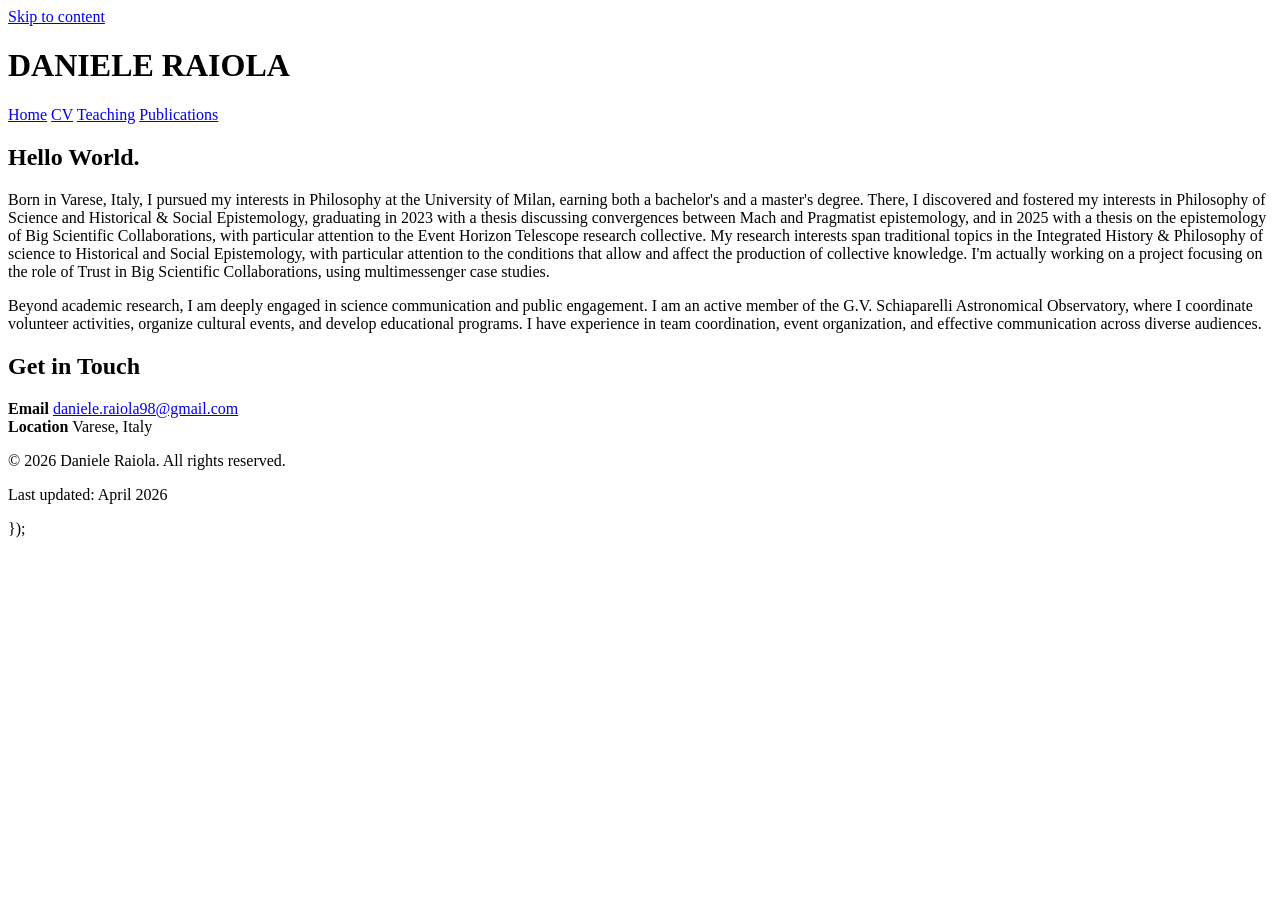
==== index.html @ 218f5c47 "Update" ====
<!DOCTYPE html>
<html lang="en">
<head>
    <meta charset="UTF-8">
    <meta name="viewport" content="width=device-width, initial-scale=1.0">
    <meta name="description" content="Daniele Raiola - Philosophy of Science, Epistemology, Scientific Collaboration">
    <meta name="author" content="Daniele Raiola">
    <title>Daniele Raiola</title>
    <link rel="stylesheet" href="styles/main.css">
</head>
<body>
    <a href="#main-content" class="skip-to-content">Skip to content</a>

    <!-- Navigation Header -->
    <header class="header">
        <div class="container">
            <div class="header-content">
                <div class="title-block">
                    <h1>DANIELE RAIOLA</h1>
                </div>
                <nav class="nav">
                    <a href="index.html" class="nav-link active">Home</a>
                    <a href="cv.html" class="nav-link">CV</a>
                    <a href="teaching.html" class="nav-link">Teaching</a>
                    <a href="publications.html" class="nav-link">Publications</a>
                </nav>
            </div>
        </div>
    </header>

    <main id="main-content">
        <!-- Hero/Intro Section -->
        <section class="section">
            <div class="container">
                <h2>Hello World.</h2>
                
                <p class="section-intro">
                    Born in Varese, Italy, I pursued my interests in Philosophy at the University of Milan, earning both a bachelor's and a master's degree. There, I discovered and fostered my interests in Philosophy of Science and Historical & Social Epistemology, graduating in 2023 with a thesis discussing convergences between Mach and Pragmatist epistemology, and in 2025 with a thesis on the epistemology of Big Scientific Collaborations, with particular attention to the Event Horizon Telescope research collective.
                    My research interests span traditional topics in the Integrated History & Philosophy of science to Historical and Social Epistemology, with particular attention to the conditions that allow and affect the production of collective knowledge.
                    I'm actually working on a project focusing on the role of Trust in Big Scientific Collaborations, using multimessenger case studies.
                </p>

                <p class="section-intro">
                    Beyond academic research, I am deeply engaged in science communication and public engagement. 
                    I am an active member of the G.V. Schiaparelli Astronomical Observatory, where I coordinate volunteer activities, 
                    organize cultural events, and develop educational programs. I have experience in team coordination, 
                    event organization, and effective communication across diverse audiences.
                </p>
            </div>
        </section>

        <!-- Contact Section -->
        <section id="contact" class="section">
            <div class="container">
                <h2>Get in Touch</h2>
                
                <div class="contact-info">
                    <div class="contact-item">
                        <strong>Email</strong>
                        <a href="mailto:daniele.raiola98@gmail.com">daniele.raiola98@gmail.com</a>
                    </div>
                    <div class="contact-item">
                        <strong>Location</strong>
                        Varese, Italy
                    </div>
                </div>
            </div>
        </section>
    </main>

    <!-- Footer -->
    <footer class="footer">
        <div class="container">
            <div class="footer-meta">
                <p class="copyright">© 2026 Daniele Raiola. All rights reserved.</p>
                <p class="last-updated">Last updated: April 2026</p>
            </div>
        </div>
    </footer>

    <!-- Smooth scroll behavior script -->
    <script>
        document.querySelectorAll('a[href^="#"]').forEach(anchor => {
            anchor.addEventListener('click', function (e) {
                e.preventDefault();
                const target = document.querySelector(this.getAttribute('href'));
                if (target) {
                    target.scrollIntoView({
                        behavior: 'smooth',
                        block: 'start'
                    });
                }
            });
        });
    </script>
</body>
</html>
        });
    </script>
</body>
</html>
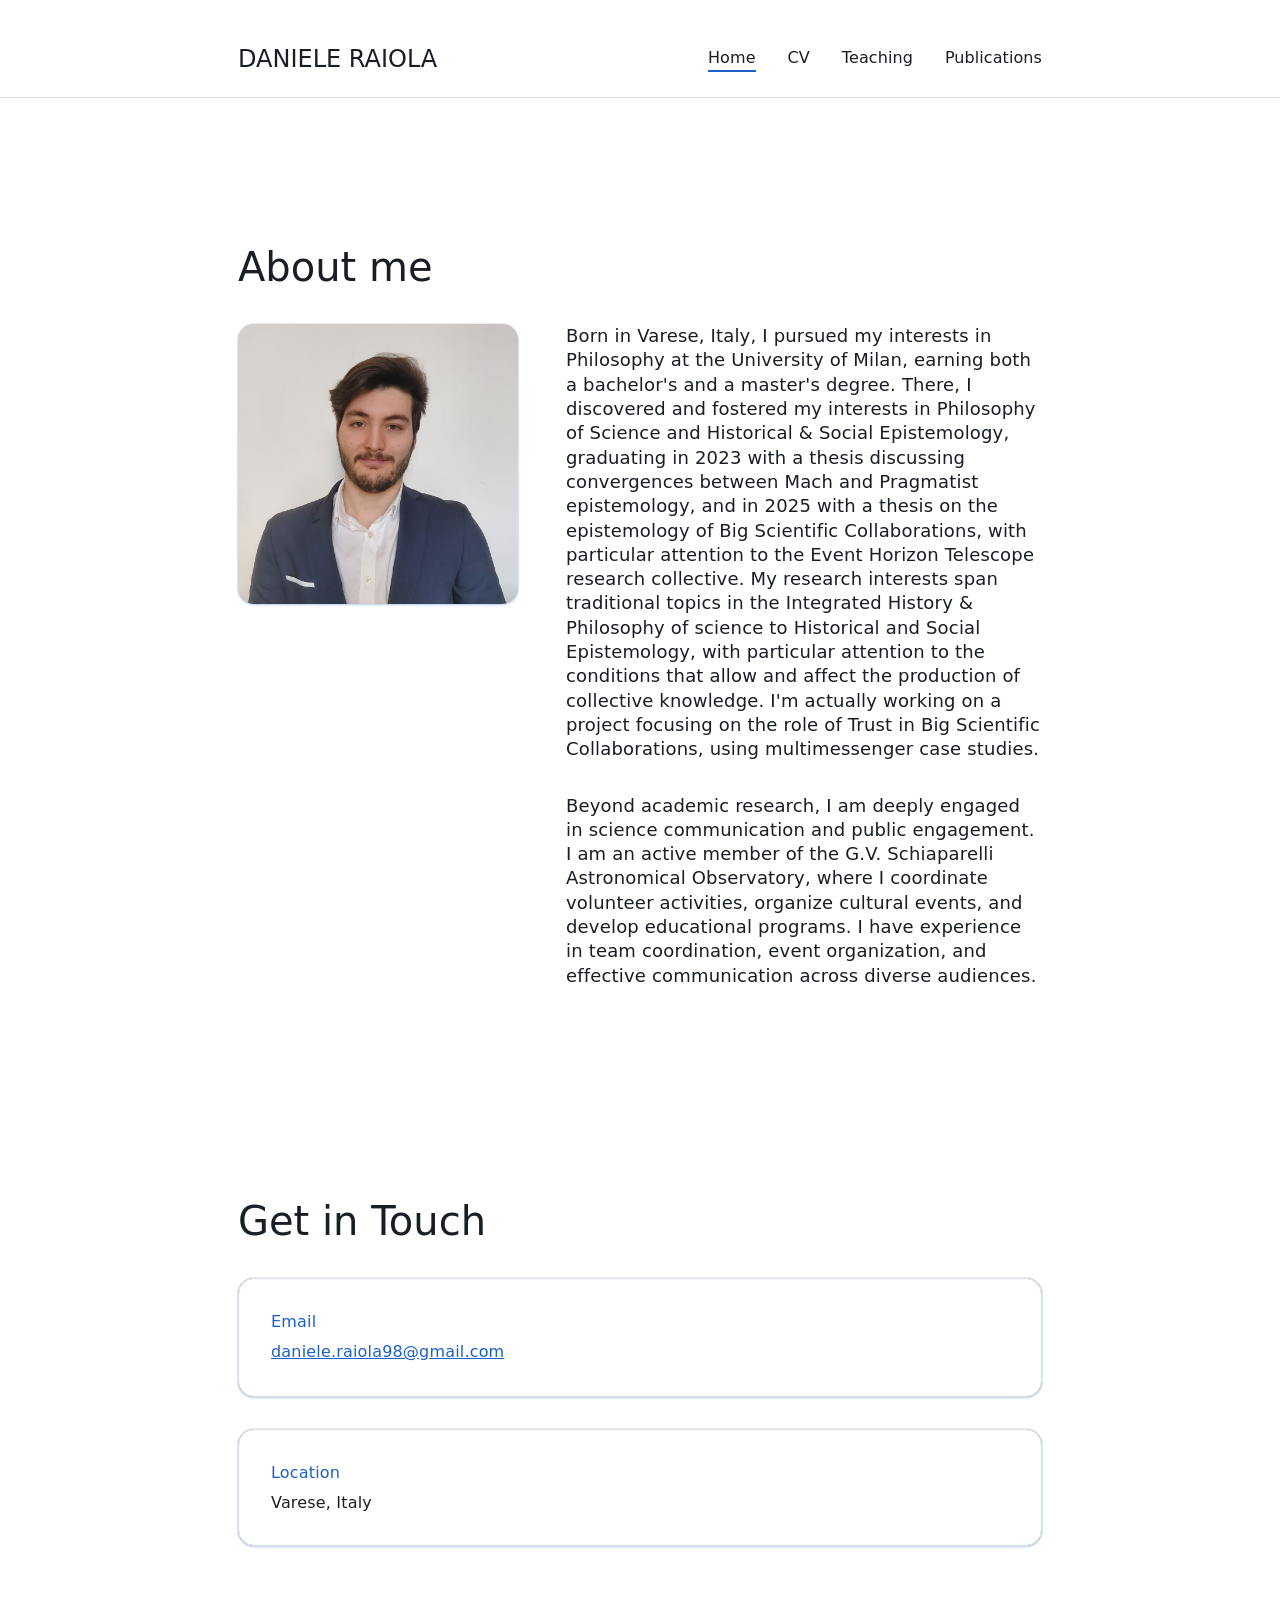
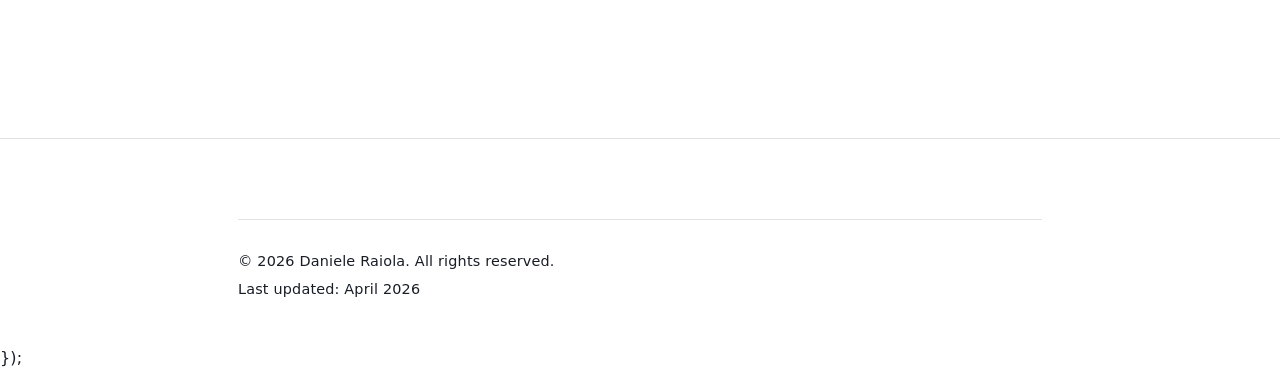
==== commit 520a9120: "Updating images" ====
--- a/index.html
+++ b/index.html
@@ -32,20 +32,28 @@
         <!-- Hero/Intro Section -->
         <section class="section">
             <div class="container">
-                <h2>Hello World.</h2>
+                <h2>About me</h2>
                 
-                <p class="section-intro">
-                    Born in Varese, Italy, I pursued my interests in Philosophy at the University of Milan, earning both a bachelor's and a master's degree. There, I discovered and fostered my interests in Philosophy of Science and Historical & Social Epistemology, graduating in 2023 with a thesis discussing convergences between Mach and Pragmatist epistemology, and in 2025 with a thesis on the epistemology of Big Scientific Collaborations, with particular attention to the Event Horizon Telescope research collective.
-                    My research interests span traditional topics in the Integrated History & Philosophy of science to Historical and Social Epistemology, with particular attention to the conditions that allow and affect the production of collective knowledge.
-                    I'm actually working on a project focusing on the role of Trust in Big Scientific Collaborations, using multimessenger case studies.
-                </p>
+                <div class="about-me-content">
+                    <div class="about-me-image">
+                        <img src="assets/daniele-photo.jpg" alt="Daniele Raiola - Professional headshot" class="profile-photo">
+                    </div>
+                    
+                    <div class="about-me-text">
+                        <p class="section-intro">
+                            Born in Varese, Italy, I pursued my interests in Philosophy at the University of Milan, earning both a bachelor's and a master's degree. There, I discovered and fostered my interests in Philosophy of Science and Historical & Social Epistemology, graduating in 2023 with a thesis discussing convergences between Mach and Pragmatist epistemology, and in 2025 with a thesis on the epistemology of Big Scientific Collaborations, with particular attention to the Event Horizon Telescope research collective.
+                            My research interests span traditional topics in the Integrated History & Philosophy of science to Historical and Social Epistemology, with particular attention to the conditions that allow and affect the production of collective knowledge.
+                            I'm actually working on a project focusing on the role of Trust in Big Scientific Collaborations, using multimessenger case studies.
+                        </p>
 
-                <p class="section-intro">
-                    Beyond academic research, I am deeply engaged in science communication and public engagement. 
-                    I am an active member of the G.V. Schiaparelli Astronomical Observatory, where I coordinate volunteer activities, 
-                    organize cultural events, and develop educational programs. I have experience in team coordination, 
-                    event organization, and effective communication across diverse audiences.
-                </p>
+                        <p class="section-intro">
+                            Beyond academic research, I am deeply engaged in science communication and public engagement. 
+                            I am an active member of the G.V. Schiaparelli Astronomical Observatory, where I coordinate volunteer activities, 
+                            organize cultural events, and develop educational programs. I have experience in team coordination, 
+                            event organization, and effective communication across diverse audiences.
+                        </p>
+                    </div>
+                </div>
             </div>
         </section>
 
--- a/styles/main.css
+++ b/styles/main.css
@@ -0,0 +1,1180 @@
+/* ============================================================================
+   ACADEMIC PORTFOLIO - DANIELE RAIOLA
+   Modern minimalist design with smooth animations and refined aesthetics
+   ============================================================================ */
+
+/* CSS Variables - Airtable Inspired Design System */
+:root {
+    /* Primary Colors */
+    --color-bg: #ffffff;
+    --color-bg-alt: #ffffff;
+    --color-text: #181d26;
+    --color-text-weak: rgba(4, 14, 32, 0.69);
+    --color-secondary-text: #333333;
+    
+    /* Accent Colors */
+    --color-accent: #1b61c9;
+    --color-accent-hover: #0d4a9d;
+    --color-accent-light: #dbeafe;
+    --color-mid-blue: #254fad;
+    --color-success: #006400;
+    
+    /* Semantic Colors */
+    --color-border: #e0e2e6;
+    --color-surface-light: #f8fafc;
+    --color-spotlight: rgba(249, 252, 255, 0.97);
+    
+    /* Typography */
+    --font-primary: Haas, -apple-system, system-ui, "Segoe UI", Roboto, sans-serif;
+    --font-display: "Haas Groot Disp", Haas, -apple-system, system-ui, "Segoe UI", Roboto, sans-serif;
+    
+    /* Spacing (8px base) */
+    --spacing-xs: 0.5rem;
+    --spacing-sm: 1rem;
+    --spacing-md: 1.5rem;
+    --spacing-lg: 2rem;
+    --spacing-xl: 3rem;
+    
+    /* Transitions */
+    --transition-fast: all 0.2s cubic-bezier(0.4, 0, 0.2, 1);
+    --transition: all 0.3s cubic-bezier(0.4, 0, 0.2, 1);
+    --transition-slow: all 0.5s cubic-bezier(0.4, 0, 0.2, 1);
+    
+    /* Shadows - Blue-tinted System */
+    --shadow-sm: rgba(0, 0, 0, 0.32) 0px 0px 1px, rgba(0, 0, 0, 0.08) 0px 0px 2px, rgba(45, 127, 249, 0.28) 0px 1px 3px, rgba(0, 0, 0, 0.06) 0px 0px 0px 0.5px inset;
+    --shadow-md: rgba(0, 0, 0, 0.32) 0px 0px 1px, rgba(0, 0, 0, 0.08) 0px 0px 2px, rgba(45, 127, 249, 0.28) 0px 1px 3px, rgba(0, 0, 0, 0.06) 0px 0px 0px 0.5px inset;
+    --shadow-lg: rgba(15, 48, 106, 0.05) 0px 0px 20px;
+    --shadow-xl: rgba(15, 48, 106, 0.08) 0px 0px 30px;
+    
+    /* Border Radius */
+    --radius-sm: 2px;
+    --radius-md: 12px;
+    --radius-lg: 16px;
+    --radius-xl: 24px;
+    --radius-2xl: 32px;
+}
+
+/* ============================================================================
+   RESET & BASE STYLES
+   ============================================================================ */
+
+* {
+    margin: 0;
+    padding: 0;
+    box-sizing: border-box;
+}
+
+html {
+    scroll-behavior: smooth;
+}
+
+body {
+    font-family: var(--font-primary);
+    background-color: var(--color-bg);
+    color: var(--color-text);
+    line-height: 1.35;
+    letter-spacing: 0.18px;
+}
+
+/* ============================================================================
+   TYPOGRAPHY
+   ============================================================================ */
+
+h1, h2, h3, h4, h5, h6 {
+    font-family: var(--font-primary);
+    font-weight: 400;
+    line-height: 1.25;
+    margin-bottom: var(--spacing-md);
+    letter-spacing: normal;
+    color: var(--color-text);
+}
+
+h1 {
+    font-size: 2.5rem;
+    margin-bottom: var(--spacing-xs);
+    color: var(--color-text);
+    font-weight: 400;
+    line-height: 1.15;
+}
+
+h2 {
+    font-size: 2.5rem;
+    margin-top: var(--spacing-xl);
+    margin-bottom: var(--spacing-lg);
+    padding-bottom: 0;
+    position: relative;
+    color: var(--color-text);
+    font-weight: 400;
+    line-height: 1.25;
+}
+
+h2::after {
+    content: '';
+    position: absolute;
+    bottom: 0;
+    left: 0;
+    width: 0;
+    height: 0;
+    background: none;
+    border-radius: 0;
+}
+
+h3 {
+    font-size: 1.5rem;
+    margin-top: var(--spacing-lg);
+    margin-bottom: var(--spacing-md);
+    color: var(--color-text);
+    font-weight: 400;
+}
+
+h4 {
+    font-size: 1.25rem;
+    font-weight: 400;
+    margin-bottom: var(--spacing-sm);
+    color: var(--color-text);
+}
+
+p {
+    margin-bottom: var(--spacing-md);
+    text-align: left;
+    color: var(--color-text);
+    line-height: 1.35;
+    letter-spacing: 0.18px;
+}
+
+.tagline {
+    font-size: 1rem;
+    color: var(--color-text-weak);
+    font-weight: normal;
+    margin-bottom: 0;
+    letter-spacing: 0.08px;
+}
+
+.section-intro {
+    font-size: 1.125rem;
+    line-height: 1.35;
+    margin-bottom: var(--spacing-lg);
+    color: var(--color-text);
+    transition: var(--transition);
+    letter-spacing: 0.18px;
+}
+
+/* ============================================================================
+   LINKS & INTERACTIVE
+   ============================================================================ */
+
+a {
+    color: var(--color-accent);
+    text-decoration: underline;
+    transition: var(--transition-fast);
+    position: relative;
+}
+
+a:hover {
+    color: var(--color-accent-hover);
+    text-decoration: underline;
+}
+
+a.nav-link {
+    text-decoration: none;
+    color: var(--color-text);
+    border-bottom: 2px solid transparent;
+    transition: var(--transition-fast);
+    position: relative;
+    padding-bottom: 2px;
+    letter-spacing: 0.08px;
+}
+
+a.nav-link::after {
+    content: '';
+    position: absolute;
+    bottom: -2px;
+    left: 0;
+    width: 0;
+    height: 2px;
+    background: var(--color-accent);
+    transition: width var(--transition);
+    border-radius: 0;
+}
+
+a.nav-link:hover::after,
+a.nav-link.active::after {
+    width: 100%;
+}
+
+a.nav-link:hover,
+a.nav-link.active {
+    color: var(--color-text);
+}
+
+/* ============================================================================
+   LAYOUT & CONTAINER
+   ============================================================================ */
+
+.container {
+    width: 100%;
+    max-width: 900px;
+    margin: 0 auto;
+    padding: 0 var(--spacing-xl);
+}
+
+main {
+    padding: var(--spacing-xl) 0;
+    min-height: calc(100vh - 200px);
+}
+
+.section {
+    padding: var(--spacing-xl) 0;
+    border-bottom: none;
+}
+
+.section:last-child {
+    padding-bottom: var(--spacing-xl);
+}
+
+.section:last-child {
+    padding-bottom: var(--spacing-xl);
+}
+
+/* ============================================================================
+   ACCESSIBILITY
+   ============================================================================ */
+
+.skip-to-content {
+    position: absolute;
+    top: -40px;
+    left: 0;
+    background: var(--color-accent);
+    color: white;
+    padding: var(--spacing-sm) var(--spacing-md);
+    text-decoration: none;
+    z-index: 100;
+    border-radius: var(--radius-md);
+    transition: var(--transition);
+}
+
+.skip-to-content:focus {
+    top: var(--spacing-sm);
+    box-shadow: var(--shadow-lg);
+}
+
+/* ============================================================================
+   HEADER & NAVIGATION
+   ============================================================================ */
+
+.header {
+    background-color: var(--color-bg);
+    position: sticky;
+    top: 0;
+    z-index: 100;
+    box-shadow: none;
+    border-bottom: 1px solid var(--color-border);
+    transition: var(--transition);
+}
+
+.header-content {
+    display: flex;
+    justify-content: space-between;
+    align-items: center;
+    padding: var(--spacing-md) 0;
+    gap: var(--spacing-lg);
+}
+
+.title-block h1 {
+    font-size: 1.5rem;
+    margin-bottom: 0;
+    font-weight: 400;
+    letter-spacing: normal;
+}
+
+.nav {
+    display: flex;
+    gap: var(--spacing-lg);
+    flex-wrap: wrap;
+    justify-content: flex-end;
+    align-items: center;
+}
+
+.nav-link {
+    font-size: 1rem;
+    font-weight: 400;
+    color: var(--color-text);
+    border-bottom: 2px solid transparent;
+    transition: var(--transition);
+}
+
+/* ============================================================================
+   EDUCATION & WORK ITEMS
+   ============================================================================ */
+
+.education-item,
+.work-item {
+    margin-bottom: var(--spacing-lg);
+    padding: var(--spacing-lg);
+    border: 1px solid var(--color-border);
+    background-color: var(--color-bg-alt);
+    border-radius: var(--radius-lg);
+    box-shadow: var(--shadow-sm);
+    transition: var(--transition);
+}
+
+.education-item:hover,
+.work-item:hover {
+    box-shadow: var(--shadow-lg);
+    border-color: var(--color-accent-light);
+    transform: none;
+}
+
+.education-item:last-child,
+.work-item:last-child {
+    border-bottom: 1px solid var(--color-border);
+    margin-bottom: 0;
+}
+
+.education-header,
+.work-header {
+    display: flex;
+    justify-content: space-between;
+    align-items: baseline;
+    gap: var(--spacing-md);
+    margin-bottom: var(--spacing-sm);
+    flex-wrap: wrap;
+}
+
+.degree-title,
+.position-title {
+    margin-bottom: 0;
+    font-size: 1.25rem;
+    font-family: var(--font-primary);
+    color: var(--color-text);
+    font-weight: 400;
+}
+
+.grade {
+    font-size: 0.9rem;
+    color: var(--color-success);
+    font-weight: 500;
+    white-space: nowrap;
+}
+
+.institution,
+.organization {
+    font-size: 1rem;
+    color: var(--color-accent);
+    margin-bottom: var(--spacing-xs);
+    font-weight: 400;
+}
+
+.date {
+    font-size: 0.9rem;
+    color: var(--color-text-weak);
+    margin-bottom: var(--spacing-md);
+}
+
+.details-list {
+    list-style: none;
+    padding-left: 0;
+}
+
+.details-list li {
+    margin-bottom: var(--spacing-sm);
+    color: var(--color-text);
+    padding-left: var(--spacing-md);
+    position: relative;
+    transition: var(--transition-fast);
+}
+
+.details-list li:hover {
+    padding-left: var(--spacing-md);
+}
+
+.details-list li::before {
+    content: "▸";
+    position: absolute;
+    left: 0;
+    color: var(--color-accent);
+    font-weight: normal;
+}
+
+.details-list strong {
+    color: var(--color-text);
+    font-weight: 500;
+}
+
+/* ============================================================================
+   SKILLS SECTION
+   ============================================================================ */
+
+.skills-grid {
+    display: grid;
+    grid-template-columns: repeat(auto-fit, minmax(250px, 1fr));
+    gap: var(--spacing-lg);
+    margin-top: var(--spacing-lg);
+}
+
+.skill-category {
+    padding: var(--spacing-lg);
+    border: 1px solid var(--color-border);
+    background: var(--color-bg-alt);
+    border-radius: var(--radius-lg);
+    box-shadow: var(--shadow-sm);
+    transition: var(--transition);
+}
+
+.skill-category:hover {
+    box-shadow: var(--shadow-lg);
+    border-color: var(--color-accent-light);
+    transform: none;
+}
+
+.skill-category-title {
+    font-family: var(--font-primary);
+    font-size: 1.25rem;
+    margin-bottom: var(--spacing-md);
+    color: var(--color-accent);
+    font-weight: 400;
+}
+
+.skill-list {
+    list-style: none;
+}
+
+.skill-list li {
+    padding: var(--spacing-xs) 0;
+    color: var(--color-text);
+    border-bottom: 1px solid var(--color-border);
+    font-size: 1rem;
+    transition: var(--transition-fast);
+}
+
+.skill-list li:last-child {
+    border-bottom: none;
+}
+
+.skill-list li:hover {
+    color: var(--color-accent);
+    padding-left: 0;
+}
+
+/* ============================================================================
+   SPEAKING & CONFERENCES
+   ============================================================================ */
+
+.speaking-subsection {
+    margin-bottom: var(--spacing-xl);
+}
+
+.speaking-subsection:last-child {
+    margin-bottom: 0;
+}
+
+.subsection-title {
+    font-family: var(--font-primary);
+    font-size: 1.5rem;
+    color: var(--color-text);
+    margin-top: var(--spacing-lg);
+    margin-bottom: var(--spacing-md);
+    font-weight: 400;
+    border-left: 1px solid var(--color-border);
+    padding-left: var(--spacing-md);
+    transition: var(--transition);
+}
+
+.subsection-title:hover {
+    border-left-color: var(--color-accent);
+    padding-left: var(--spacing-md);
+}
+
+.speaking-item {
+    margin-bottom: var(--spacing-lg);
+    padding: var(--spacing-lg);
+    border: 1px solid var(--color-border);
+    background-color: var(--color-bg-alt);
+    border-radius: var(--radius-lg);
+    box-shadow: var(--shadow-sm);
+    transition: var(--transition);
+}
+
+.speaking-item:hover {
+    box-shadow: var(--shadow-lg);
+    border-color: var(--color-accent-light);
+    transform: none;
+}
+
+.speaking-item:last-child {
+    border-bottom: 1px solid var(--color-border);
+    margin-bottom: 0;
+}
+
+.speaking-title {
+    font-family: var(--font-primary);
+    font-size: 1.15rem;
+    color: var(--color-text);
+    margin-bottom: var(--spacing-xs);
+    font-weight: 400;
+}
+
+.speaking-subtitle {
+    font-size: 1rem;
+    color: var(--color-accent);
+    font-weight: 400;
+    margin-bottom: var(--spacing-sm);
+}
+
+.location {
+    font-size: 1rem;
+    color: var(--color-text-weak);
+    margin-top: var(--spacing-xs);
+}
+
+/* ============================================================================
+   REFERENCES & CERTIFICATES
+   ============================================================================ */
+
+.references-grid {
+    display: grid;
+    grid-template-columns: repeat(auto-fit, minmax(280px, 1fr));
+    gap: var(--spacing-lg);
+    margin-top: var(--spacing-lg);
+}
+
+.reference-item,
+.certificate-item {
+    padding: var(--spacing-lg);
+    border: 1px solid var(--color-border);
+    background: var(--color-bg-alt);
+    border-radius: var(--radius-lg);
+    box-shadow: var(--shadow-sm);
+    transition: var(--transition);
+}
+
+.reference-item:hover,
+.certificate-item:hover {
+    box-shadow: var(--shadow-lg);
+    border-color: var(--color-accent-light);
+    transform: none;
+}
+
+.reference-name {
+    font-family: var(--font-primary);
+    font-size: 1.15rem;
+    margin-bottom: var(--spacing-xs);
+    font-weight: 400;
+    color: var(--color-text);
+}
+
+.reference-title {
+    font-size: 1rem;
+    color: var(--color-accent);
+    margin-bottom: var(--spacing-sm);
+    font-weight: 400;
+}
+
+.reference-contact {
+    list-style: none;
+}
+
+.reference-contact li {
+    font-size: 0.9rem;
+    color: var(--color-text-weak);
+    margin-bottom: var(--spacing-xs);
+}
+
+.reference-contact li:last-child {
+    margin-bottom: 0;
+}
+
+.cert-title {
+    font-family: var(--font-primary);
+    font-size: 1.15rem;
+    margin-bottom: var(--spacing-xs);
+    font-weight: 400;
+    color: var(--color-text);
+}
+
+.cert-issuer {
+    font-size: 1rem;
+    color: var(--color-accent);
+    margin-bottom: var(--spacing-sm);
+    font-weight: 400;
+}
+
+/* ============================================================================
+   FOOTER / CONTACT
+   ============================================================================ */
+
+.footer {
+    background: var(--color-bg);
+    border-top: 1px solid var(--color-border);
+    padding: var(--spacing-xl) 0;
+    margin-top: var(--spacing-xl);
+    box-shadow: none;
+}
+
+.contact-info {
+    display: flex;
+    flex-direction: column;
+    gap: var(--spacing-lg);
+    margin-bottom: var(--spacing-xl);
+    font-size: 1rem;
+}
+
+.contact-item {
+    display: flex;
+    flex-direction: column;
+    gap: var(--spacing-xs);
+    padding: var(--spacing-lg);
+    background-color: var(--color-bg-alt);
+    border: 1px solid var(--color-border);
+    border-radius: var(--radius-lg);
+    box-shadow: var(--shadow-sm);
+    transition: var(--transition);
+}
+
+.contact-item:hover {
+    box-shadow: var(--shadow-lg);
+    border-color: var(--color-accent-light);
+}
+
+.contact-item strong {
+    font-weight: 500;
+    color: var(--color-accent);
+}
+
+.contact-item a {
+    color: var(--color-accent);
+    text-decoration: underline;
+    transition: var(--transition-fast);
+}
+
+.contact-item a:hover {
+    color: var(--color-accent-hover);
+}
+
+.footer-meta {
+    padding-top: var(--spacing-lg);
+    border-top: 1px solid var(--color-border);
+    font-size: 0.9rem;
+    color: var(--color-text-weak);
+    text-align: center;
+    margin-top: var(--spacing-lg);
+}
+
+.copyright {
+    margin-bottom: var(--spacing-xs);
+    transition: var(--transition-fast);
+}
+
+.last-updated {
+    margin-bottom: 0;
+    transition: var(--transition-fast);
+}
+
+.copyright:hover,
+.last-updated:hover {
+    color: var(--color-text);
+}
+
+.external-links {
+    margin-top: var(--spacing-lg);
+    padding-top: var(--spacing-lg);
+    border-top: 1px solid var(--color-border);
+    display: flex;
+    gap: var(--spacing-md);
+    justify-content: center;
+    flex-wrap: wrap;
+    font-size: 1rem;
+}
+
+.external-links a {
+    color: var(--color-accent);
+    text-decoration: underline;
+    transition: var(--transition-fast);
+    position: relative;
+}
+
+.external-links a:hover {
+    color: var(--color-accent-hover);
+}
+
+/* ============================================================================
+   DOWNLOAD SECTION
+   ============================================================================ */
+
+.download-section {
+    margin: var(--spacing-lg) 0;
+    text-align: center;
+}
+
+.download-btn {
+    display: inline-block;
+    padding: var(--spacing-sm) var(--spacing-lg);
+    background: var(--color-accent);
+    color: white;
+    border: 1px solid var(--color-accent);
+    border-radius: var(--radius-md);
+    font-weight: 400;
+    font-size: 1rem;
+    transition: var(--transition);
+    text-decoration: none;
+    cursor: pointer;
+    box-shadow: var(--shadow-sm);
+    letter-spacing: 0.08px;
+}
+
+.download-btn:hover {
+    background: var(--color-accent-hover);
+    border-color: var(--color-accent-hover);
+    box-shadow: var(--shadow-lg);
+}
+
+/* ============================================================================
+   ABOUT ME SECTION WITH IMAGE
+   ============================================================================ */
+
+.about-me-content {
+    display: flex;
+    gap: var(--spacing-xl);
+    align-items: flex-start;
+    margin-bottom: var(--spacing-lg);
+}
+
+.about-me-image {
+    flex: 0 0 280px;
+    display: flex;
+    justify-content: center;
+    align-items: flex-start;
+}
+
+.profile-photo {
+    width: 100%;
+    max-width: 280px;
+    height: auto;
+    border-radius: var(--radius-lg);
+    box-shadow: var(--shadow-md);
+    transition: var(--transition);
+    object-fit: cover;
+    aspect-ratio: 1 / 1;
+}
+
+.profile-photo:hover {
+    box-shadow: var(--shadow-lg);
+    transform: translateY(-2px);
+}
+
+.about-me-text {
+    flex: 1;
+    min-width: 0;
+}
+
+/* ============================================================================
+   CERTIFICATE WITH BADGE IMAGE
+   ============================================================================ */
+
+.certificate-content {
+    display: flex;
+    gap: var(--spacing-xl);
+    align-items: flex-start;
+}
+
+.certificate-badge {
+    flex: 0 0 200px;
+    display: flex;
+    justify-content: center;
+    align-items: center;
+}
+
+.badge-image {
+    width: 100%;
+    max-width: 200px;
+    height: auto;
+    border-radius: var(--radius-lg);
+    box-shadow: var(--shadow-md);
+    transition: var(--transition);
+    object-fit: contain;
+}
+
+.badge-image:hover {
+    box-shadow: var(--shadow-lg);
+    transform: scale(1.05);
+}
+
+.certificate-details {
+    flex: 1;
+    min-width: 0;
+}
+
+.cert-description {
+    font-size: 0.95rem;
+    color: var(--color-text-weak);
+    margin-top: var(--spacing-sm);
+    margin-bottom: 0;
+}
+
+/* ============================================================================
+   RESPONSIVE DESIGN
+   ============================================================================ */
+
+@media (max-width: 768px) {
+    h1 {
+        font-size: 2rem;
+    }
+
+    h2 {
+        font-size: 2rem;
+    }
+
+    .container {
+        padding: 0 var(--spacing-md);
+    }
+
+    .header-content {
+        flex-direction: column;
+        align-items: flex-start;
+        padding: var(--spacing-md) 0;
+        gap: var(--spacing-md);
+    }
+
+    .nav {
+        width: 100%;
+        justify-content: flex-start;
+        gap: var(--spacing-md);
+    }
+
+    .nav-link {
+        font-size: 1rem;
+    }
+
+    .education-header,
+    .work-header {
+        flex-direction: column;
+        align-items: flex-start;
+    }
+
+    .grade {
+        margin-top: var(--spacing-sm);
+    }
+
+    .skills-grid {
+        grid-template-columns: 1fr;
+    }
+
+    .references-grid {
+        grid-template-columns: 1fr;
+    }
+
+    .about-me-content {
+        flex-direction: column;
+        align-items: center;
+        gap: var(--spacing-lg);
+    }
+
+    .about-me-image {
+        flex: 0 0 auto;
+        width: 100%;
+    }
+
+    .profile-photo {
+        max-width: 250px;
+    }
+
+    .about-me-text {
+        width: 100%;
+    }
+
+    .certificate-content {
+        flex-direction: column;
+        align-items: center;
+        gap: var(--spacing-lg);
+    }
+
+    .certificate-badge {
+        flex: 0 0 auto;
+        width: 100%;
+    }
+
+    .badge-image {
+        max-width: 180px;
+    }
+
+    .certificate-details {
+        width: 100%;
+        text-align: center;
+    }
+
+    main {
+        padding: var(--spacing-lg) 0;
+    }
+
+    .section {
+        padding: var(--spacing-lg) 0;
+    }
+
+    .header-content {
+        gap: var(--spacing-md);
+    }
+}
+
+@media (max-width: 480px) {
+    h1 {
+        font-size: 1.5rem;
+    }
+
+    h2 {
+        font-size: 1.5rem;
+    }
+
+    .container {
+        padding: 0 var(--spacing-sm);
+    }
+
+    .tagline {
+        font-size: 0.95rem;
+    }
+
+    .nav {
+        gap: var(--spacing-sm);
+        flex-direction: column;
+        align-items: flex-start;
+    }
+
+    .nav-link {
+        font-size: 0.95rem;
+    }
+
+    .details-list li {
+        padding-left: var(--spacing-md);
+        font-size: 0.95rem;
+    }
+
+    .section {
+        padding: var(--spacing-md) 0;
+    }
+
+    .speaking-subsection {
+        margin-bottom: var(--spacing-lg);
+    }
+
+    .subsection-title {
+        font-size: 1.1rem;
+    }
+
+    .external-links {
+        flex-direction: column;
+        gap: var(--spacing-sm);
+    }
+
+    .about-me-content {
+        gap: var(--spacing-md);
+    }
+
+    .profile-photo {
+        max-width: 200px;
+    }
+
+    .certificate-content {
+        gap: var(--spacing-md);
+    }
+
+    .badge-image {
+        max-width: 150px;
+    }
+
+    .cert-title {
+        font-size: 1.05rem;
+    }
+}
+
+/* ============================================================================
+   EXTRA LARGE SCREENS (1920px+)
+   ============================================================================ */
+
+@media (min-width: 1920px) {
+    .container {
+        max-width: 1600px;
+    }
+
+    h1 {
+        font-size: 3rem;
+    }
+
+    h2 {
+        font-size: 2rem;
+    }
+
+    h3 {
+        font-size: 1.5rem;
+    }
+
+    p {
+        font-size: 1.1rem;
+    }
+
+    .section-intro {
+        font-size: 1.2rem;
+    }
+}
+
+/* ============================================================================
+   PRINT STYLES
+   ============================================================================ */
+
+@media print {
+    .header {
+        border-bottom: 1px solid #000;
+        background-color: #fff;
+        color: #000;
+    }
+
+    .nav {
+        display: none;
+    }
+
+    body {
+        background-color: #fff;
+        color: #000;
+    }
+
+    a {
+        color: #0000ee;
+    }
+
+    .footer {
+        border-top: 1px solid #000;
+    }
+}
+
+/* ============================================================================
+   ANIMATIONS & TRANSITIONS
+   ============================================================================ */
+
+@keyframes fadeInUp {
+    from {
+        opacity: 0;
+        transform: translateY(20px);
+    }
+    to {
+        opacity: 1;
+        transform: translateY(0);
+    }
+}
+
+@keyframes fadeIn {
+    from {
+        opacity: 0;
+    }
+    to {
+        opacity: 1;
+    }
+}
+
+@keyframes slideInLeft {
+    from {
+        opacity: 0;
+        transform: translateX(-20px);
+    }
+    to {
+        opacity: 1;
+        transform: translateX(0);
+    }
+}
+
+/* Page load animations */
+body {
+    animation: fadeIn 0.5s ease-out;
+}
+
+.header {
+    animation: slideInLeft 0.6s ease-out;
+}
+
+main {
+    animation: fadeInUp 0.7s ease-out;
+}
+
+.section {
+    animation: fadeInUp 0.8s ease-out;
+}
+
+.education-item,
+.work-item,
+.speaking-item,
+.skill-category,
+.reference-item,
+.certificate-item,
+.contact-item {
+    animation: fadeInUp 0.6s ease-out backwards;
+}
+
+/* Stagger animation for list items */
+.education-item:nth-child(1),
+.work-item:nth-child(1),
+.speaking-item:nth-child(1) {
+    animation-delay: 0.1s;
+}
+
+.education-item:nth-child(2),
+.work-item:nth-child(2),
+.speaking-item:nth-child(2) {
+    animation-delay: 0.2s;
+}
+
+.education-item:nth-child(3),
+.work-item:nth-child(3),
+.speaking-item:nth-child(3) {
+    animation-delay: 0.3s;
+}
+
+.education-item:nth-child(n+4),
+.work-item:nth-child(n+4),
+.speaking-item:nth-child(n+4) {
+    animation-delay: 0.4s;
+}
+
+/* Smooth section transitions */
+.section {
+    transition: var(--transition);
+}
+
+/* Enhanced link effects */
+a:not(.nav-link):not(.download-btn) {
+    position: relative;
+    padding-bottom: 2px;
+}
+
+a:not(.nav-link):not(.download-btn)::after {
+    content: '';
+    position: absolute;
+    bottom: -2px;
+    left: 0;
+    width: 0;
+    height: 2px;
+    background-color: var(--color-accent);
+    transition: width var(--transition-fast);
+}
+
+a:not(.nav-link):not(.download-btn):hover::after {
+    width: 100%;
+}
+
+/* Smooth focus states for accessibility */
+*:focus-visible {
+    outline: 2px solid var(--color-accent);
+    outline-offset: 2px;
+    border-radius: var(--radius-md);
+}
+
+/* Reduced motion support */
+@media (prefers-reduced-motion: reduce) {
+    *,
+    *::before,
+    *::after {
+        animation-duration: 0.01ms !important;
+        animation-iteration-count: 1 !important;
+        transition-duration: 0.01ms !important;
+    }
+    
+    html {
+        scroll-behavior: auto;
+    }
+}
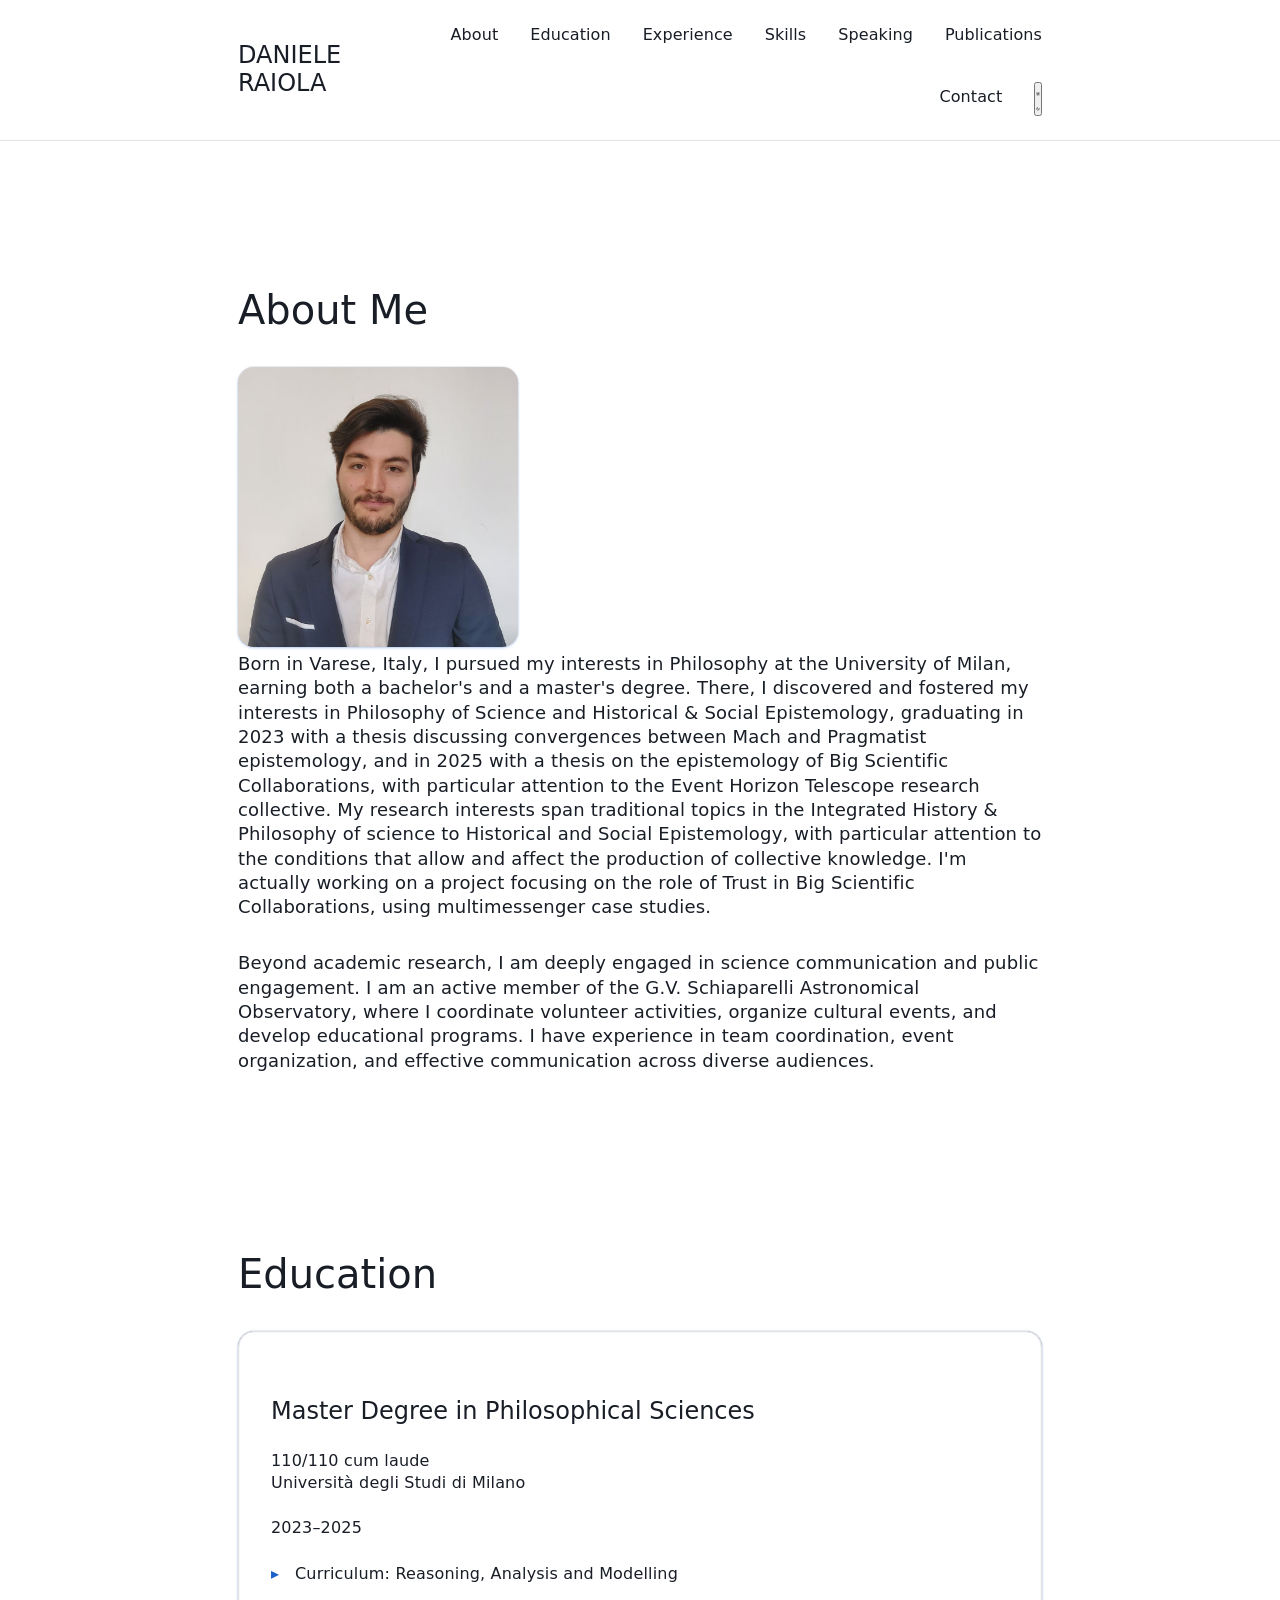
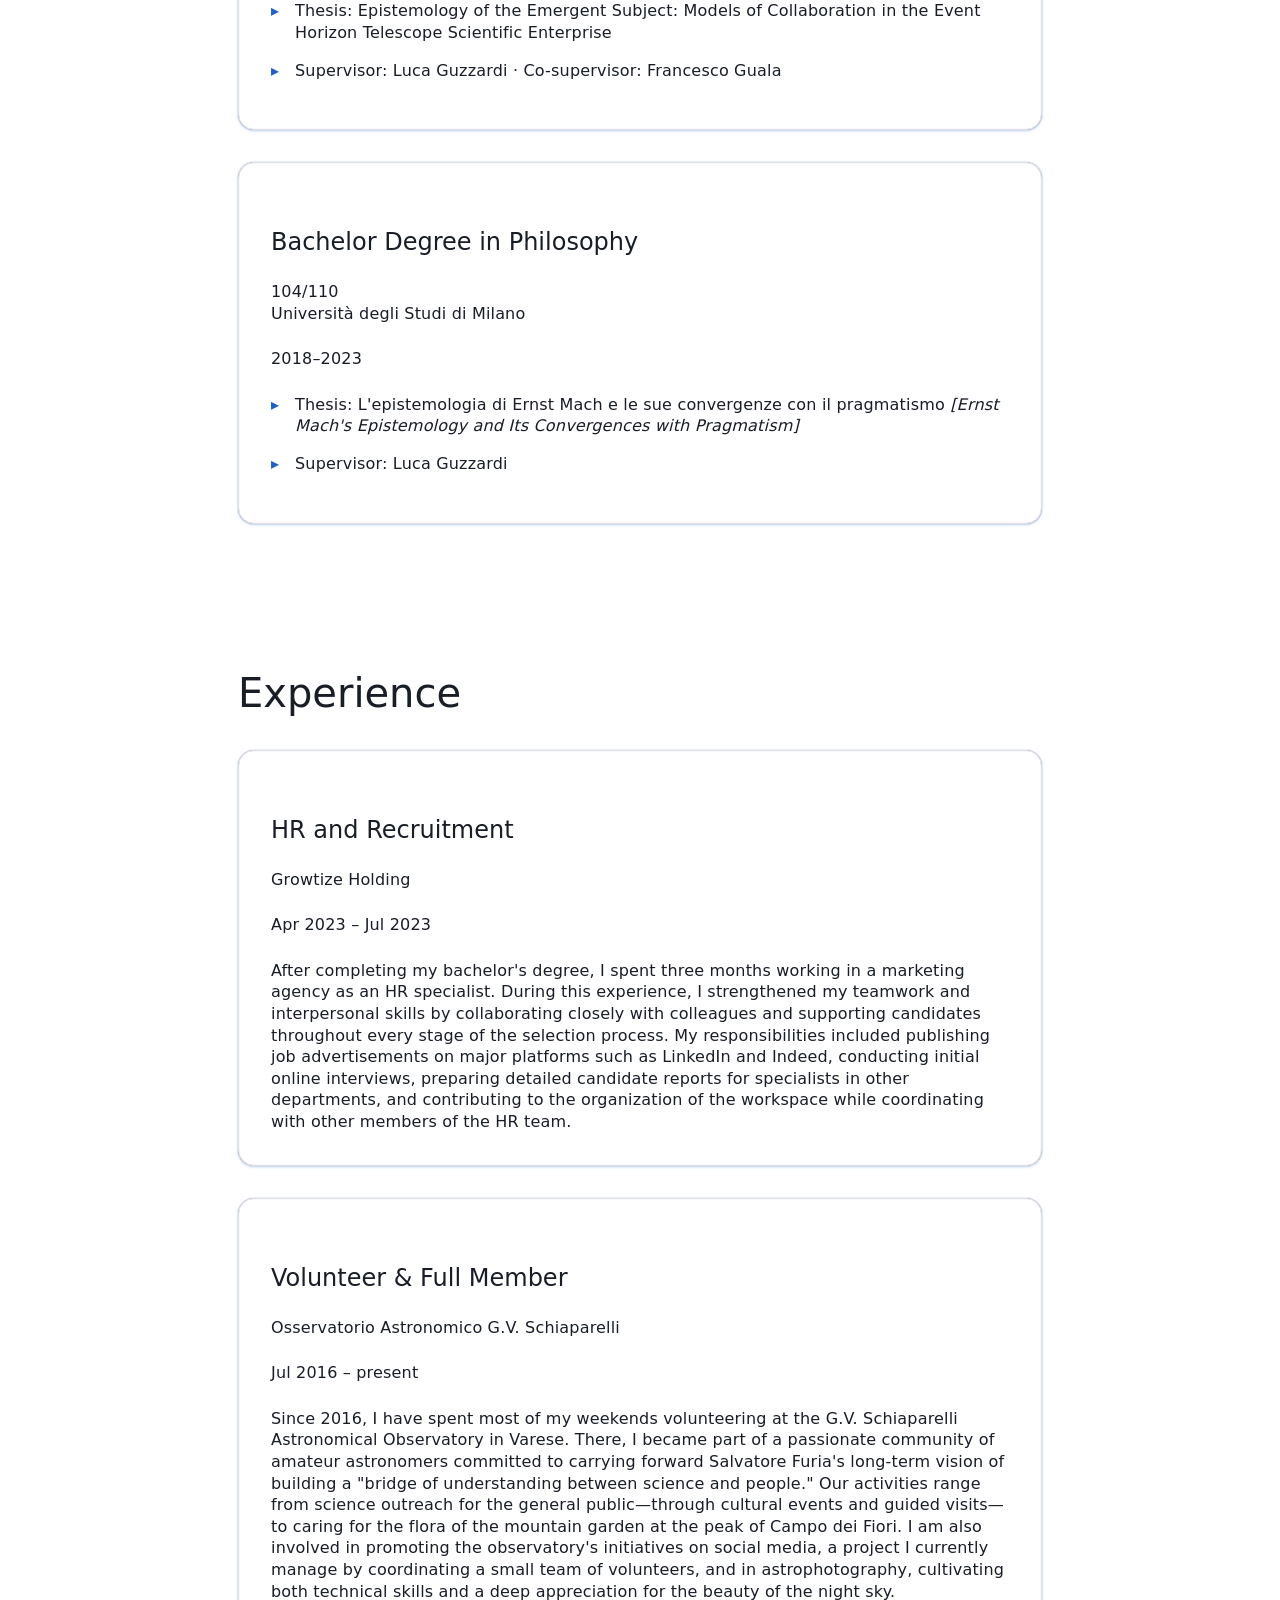
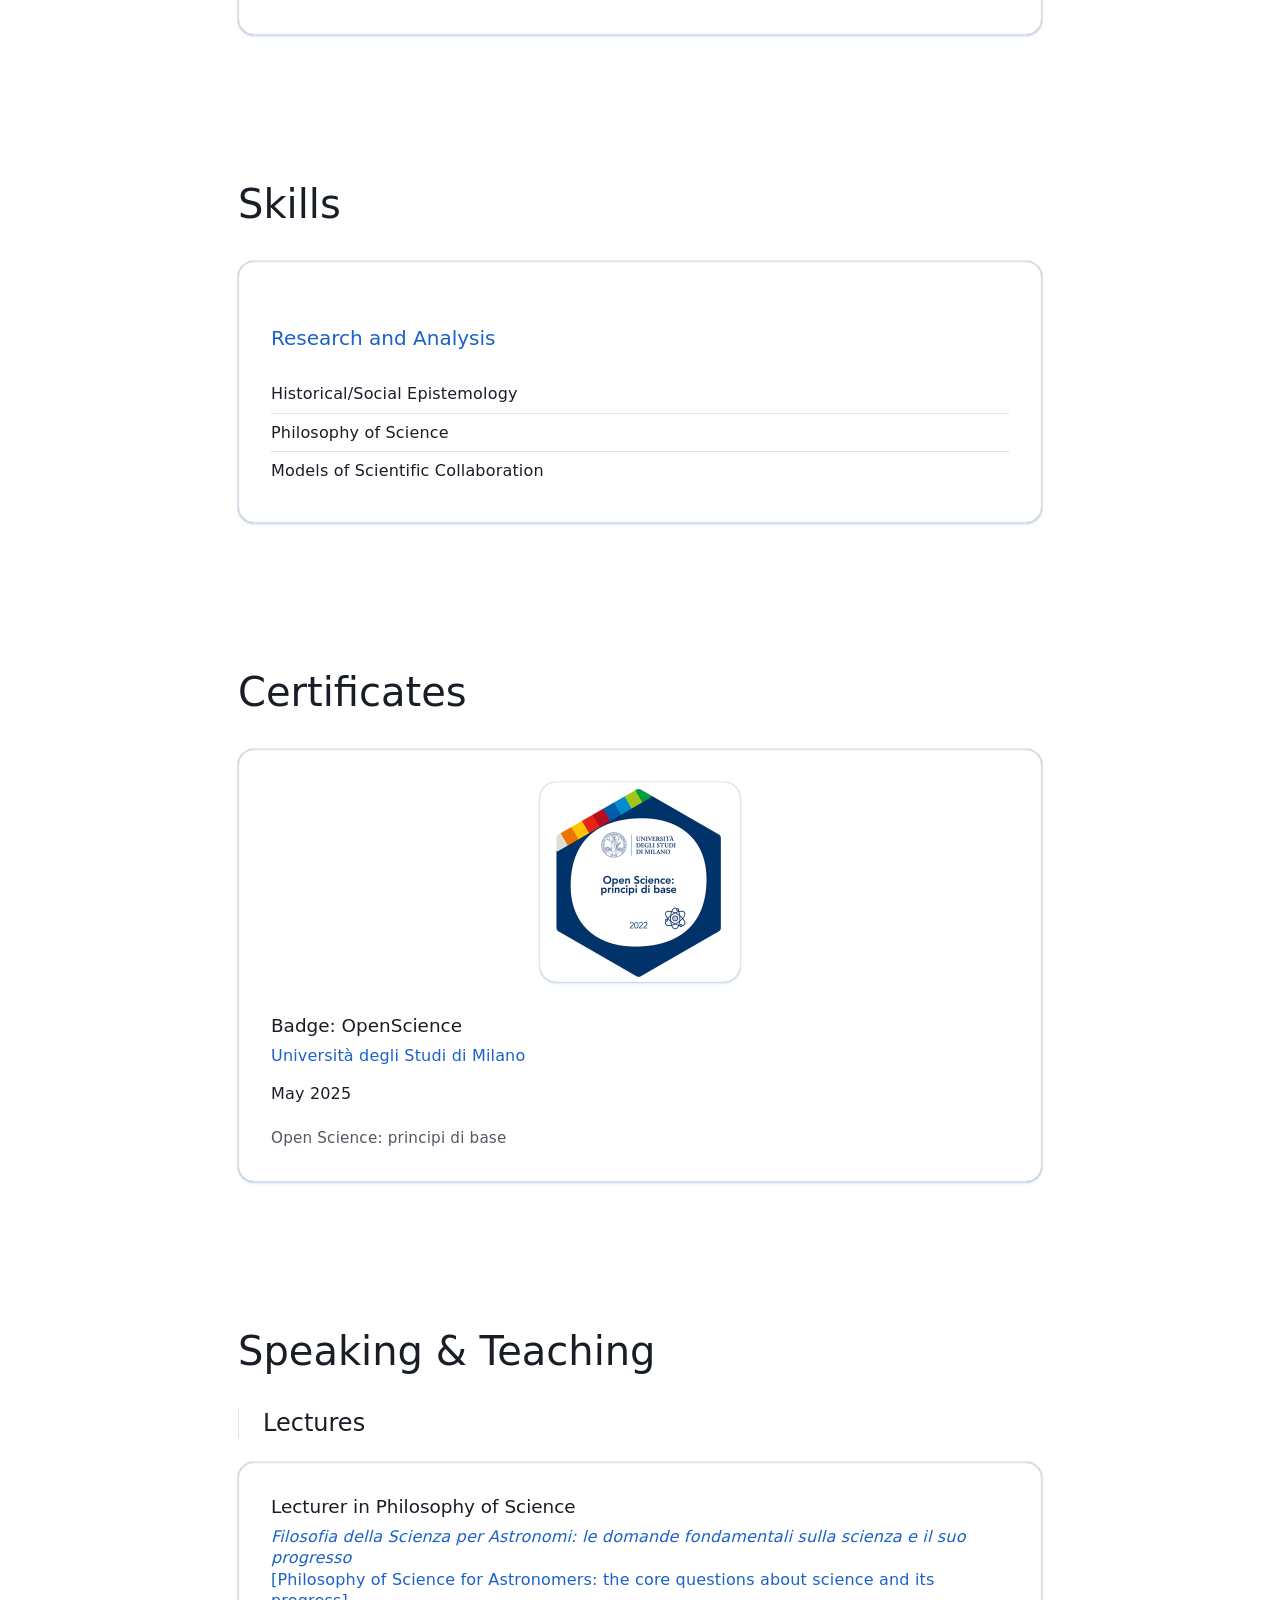
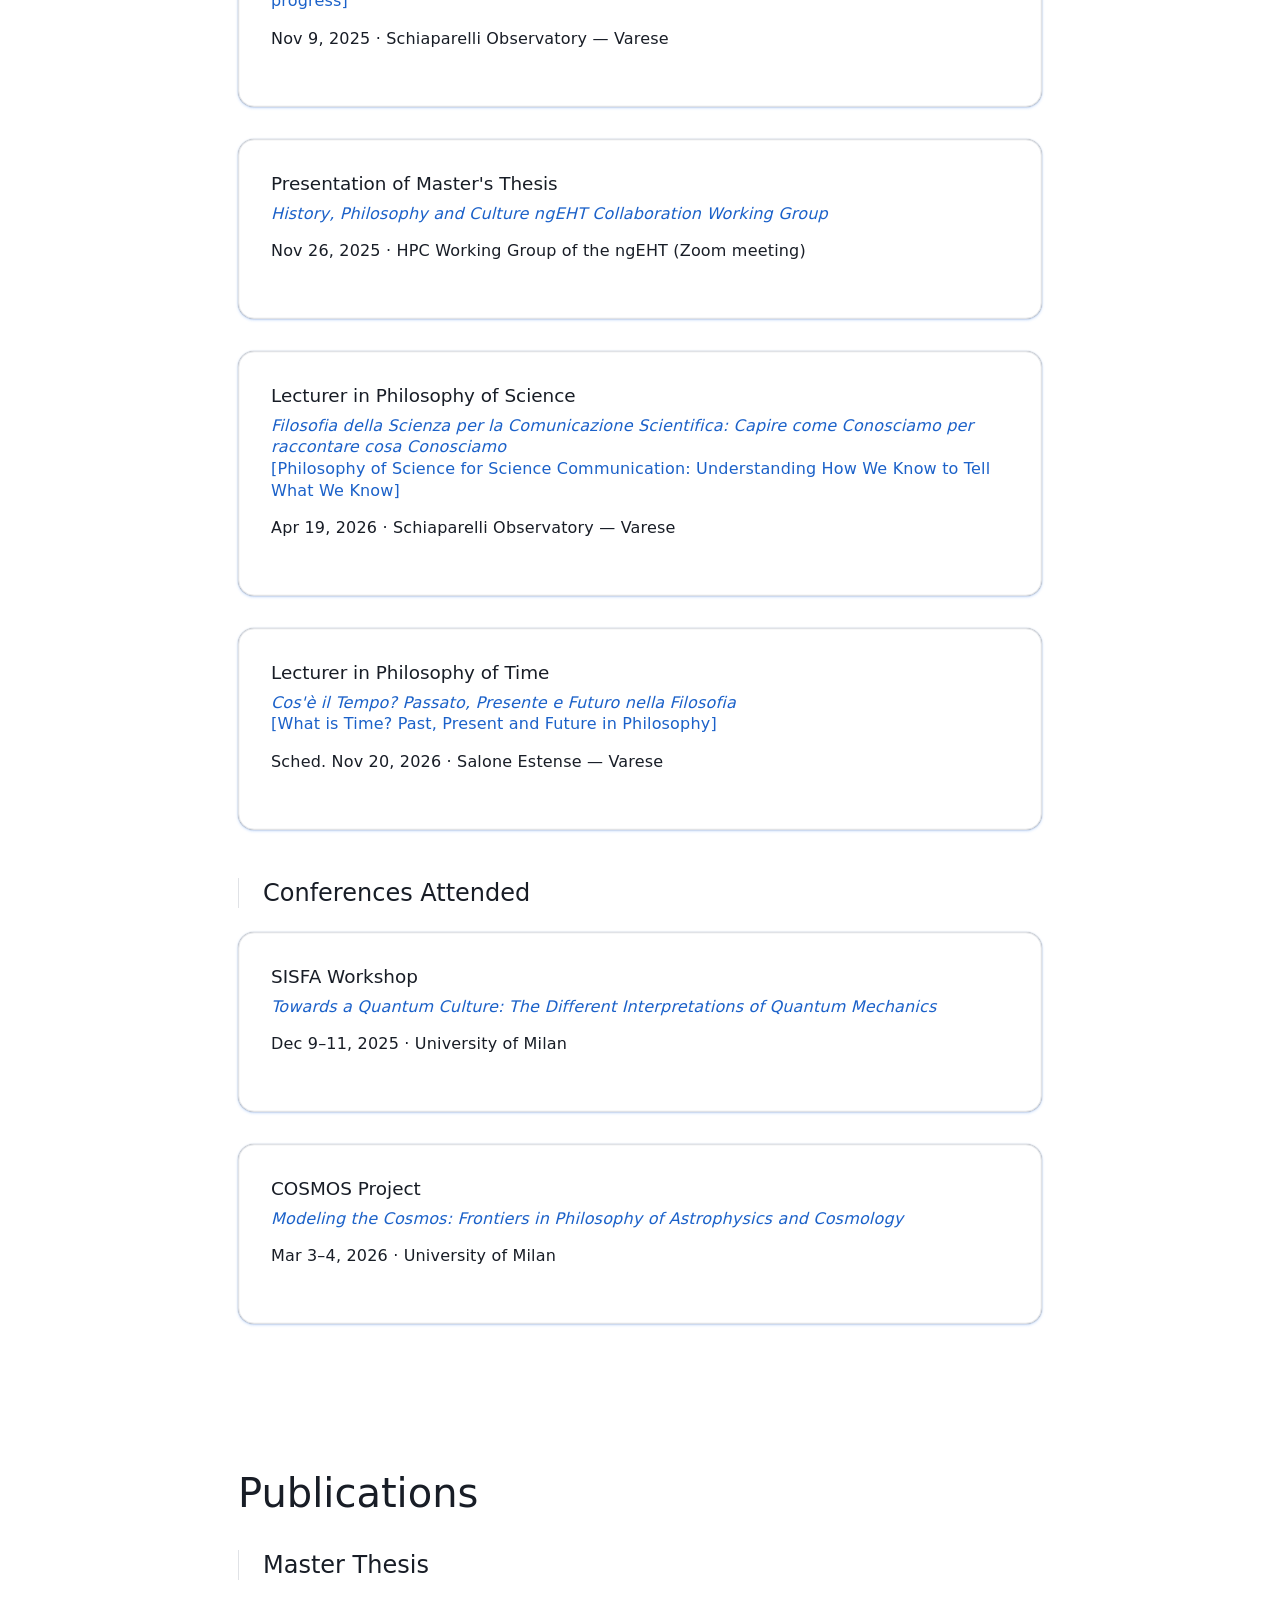
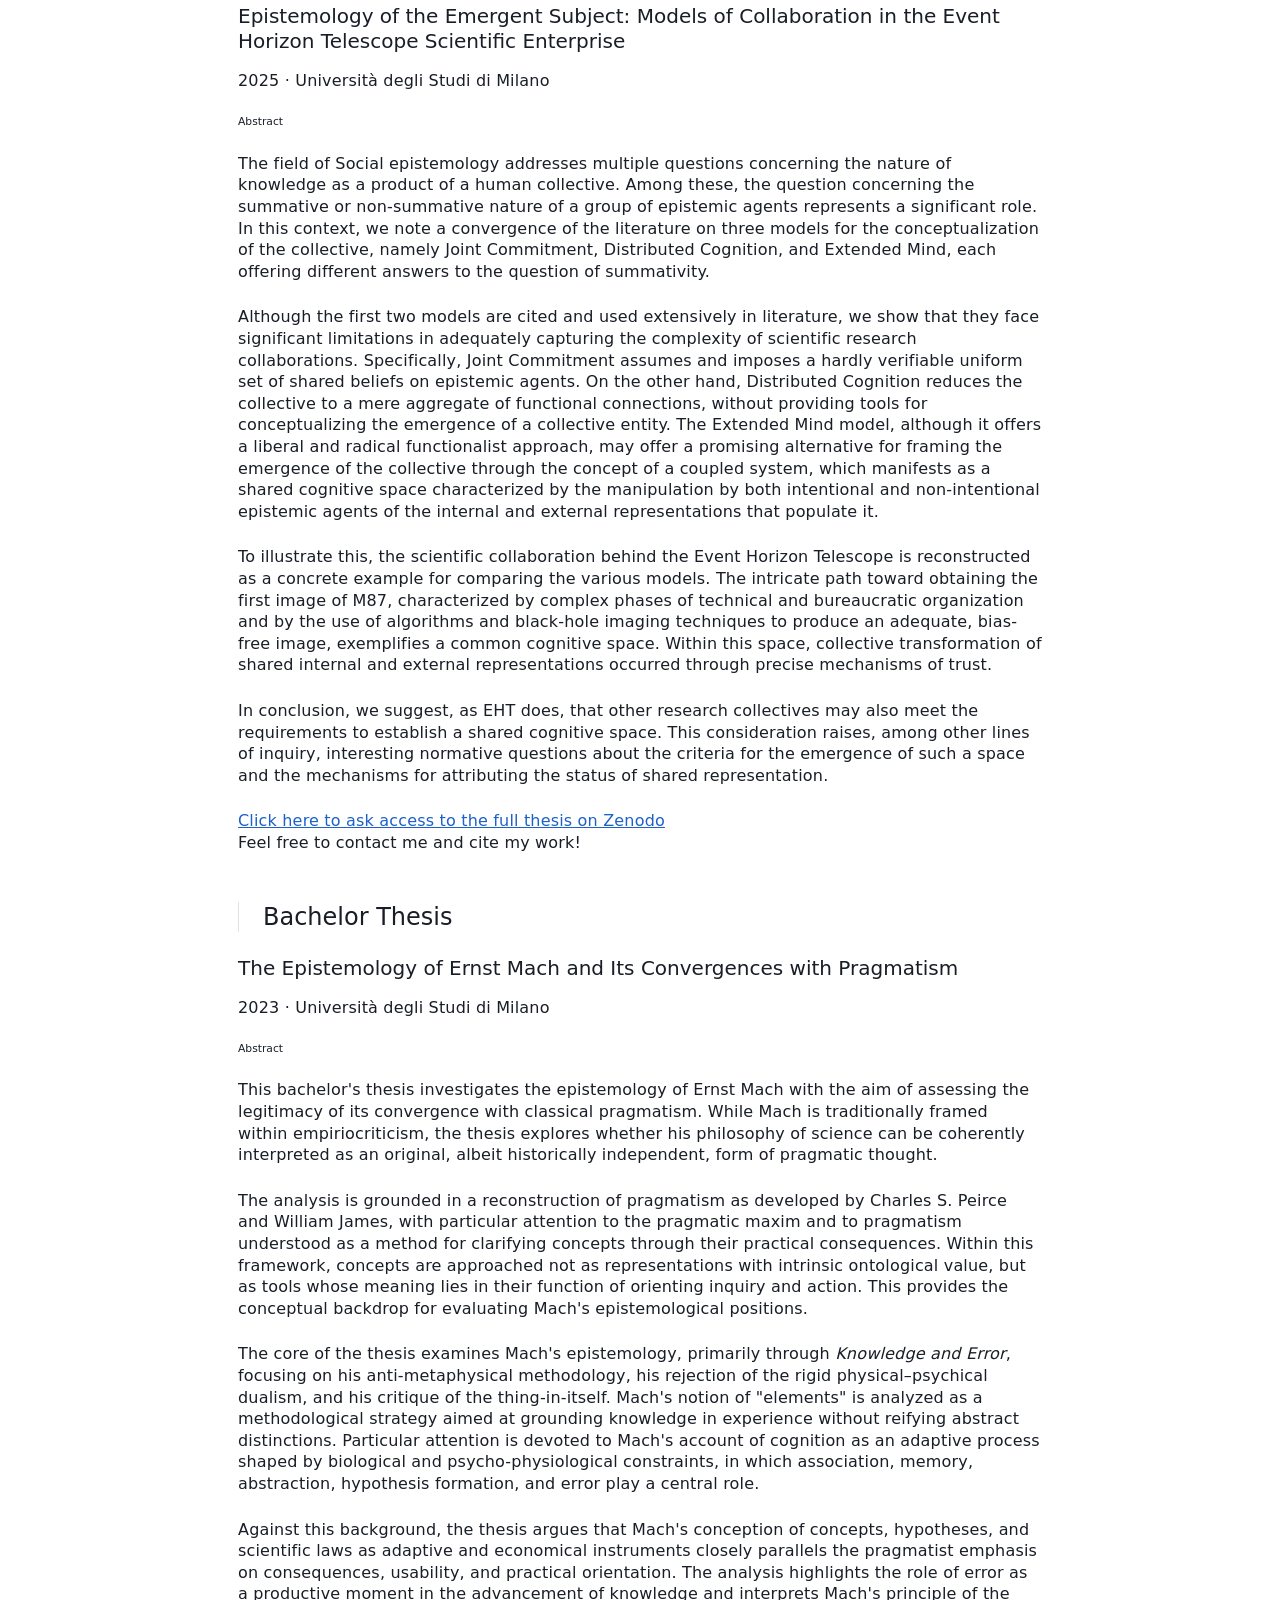
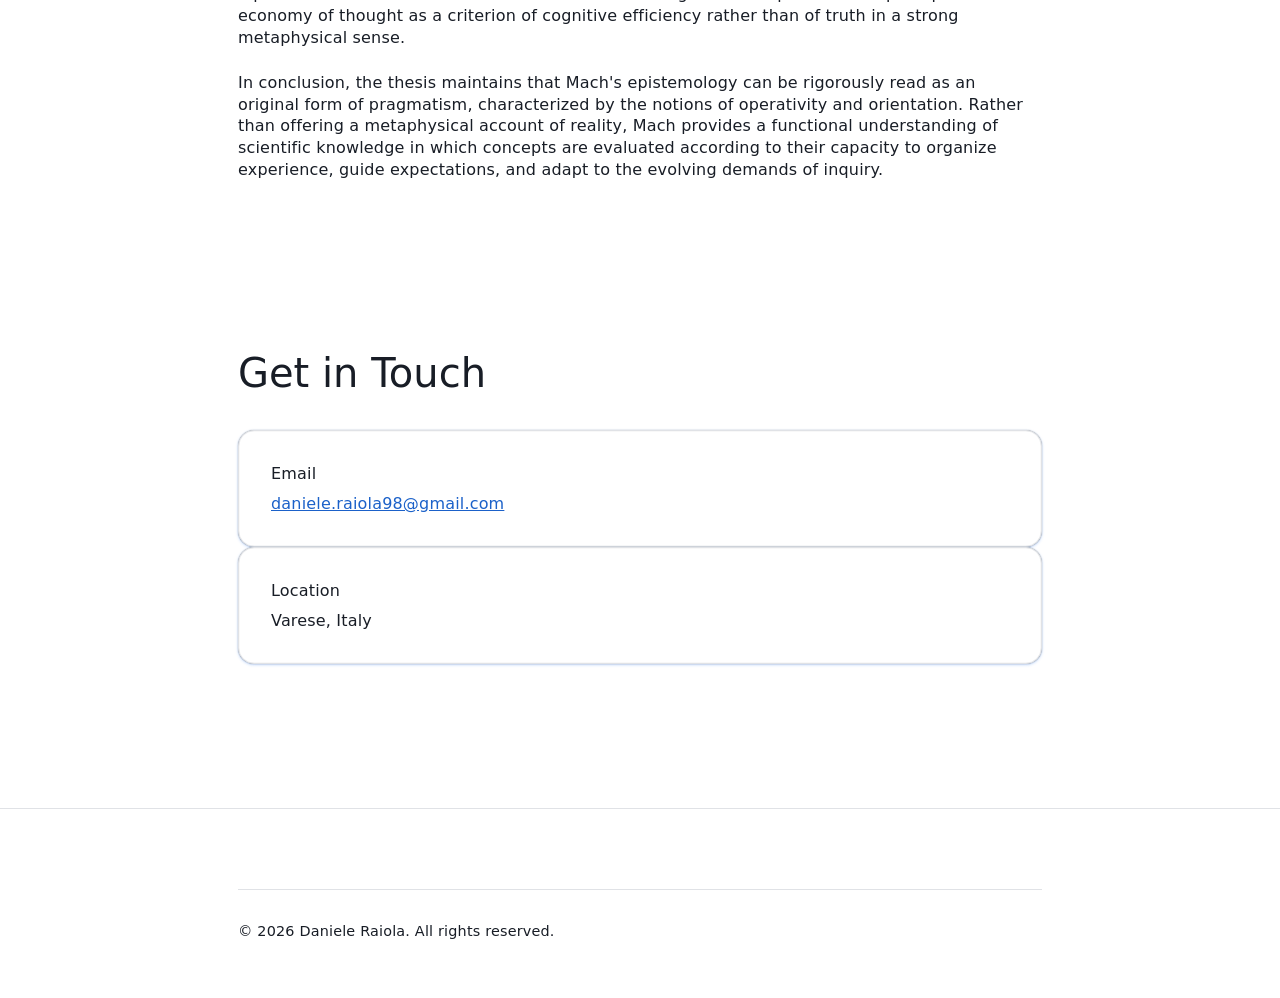
==== commit 4abe82a7: "Enhance navigation by updating active link highlighting on scroll" ====
--- a/index.html
+++ b/index.html
@@ -9,9 +9,6 @@
     <link rel="stylesheet" href="styles/main.css">
 </head>
 <body>
-    <a href="#main-content" class="skip-to-content">Skip to content</a>
-
-    <!-- Navigation Header -->
     <header class="header">
         <div class="container">
             <div class="header-content">
@@ -19,27 +16,47 @@
                     <h1>DANIELE RAIOLA</h1>
                 </div>
                 <nav class="nav">
-                    <a href="index.html" class="nav-link active">Home</a>
-                    <a href="cv.html" class="nav-link">CV</a>
-                    <a href="teaching.html" class="nav-link">Teaching</a>
-                    <a href="publications.html" class="nav-link">Publications</a>
+                    <a href="#about" class="nav-link">About</a>
+                    <a href="#education" class="nav-link">Education</a>
+                    <a href="#experience" class="nav-link">Experience</a>
+                    <a href="#skills" class="nav-link">Skills</a>
+                    <a href="#teaching" class="nav-link">Speaking</a>
+                    <a href="#publications" class="nav-link">Publications</a>
+                    <a href="#contact" class="nav-link">Contact</a>
+                    <button class="theme-toggle" id="theme-toggle" aria-label="Toggle dark mode" title="Toggle dark mode">
+                        <span class="theme-toggle-thumb">
+                            <svg class="icon-sun" xmlns="http://www.w3.org/2000/svg" viewBox="0 0 24 24" fill="none" stroke="currentColor" stroke-width="2.5" stroke-linecap="round" stroke-linejoin="round">
+                                <circle cx="12" cy="12" r="5"></circle>
+                                <line x1="12" y1="1" x2="12" y2="3"></line>
+                                <line x1="12" y1="21" x2="12" y2="23"></line>
+                                <line x1="4.22" y1="4.22" x2="5.64" y2="5.64"></line>
+                                <line x1="18.36" y1="18.36" x2="19.78" y2="19.78"></line>
+                                <line x1="1" y1="12" x2="3" y2="12"></line>
+                                <line x1="21" y1="12" x2="23" y2="12"></line>
+                                <line x1="4.22" y1="19.78" x2="5.64" y2="18.36"></line>
+                                <line x1="18.36" y1="5.64" x2="19.78" y2="4.22"></line>
+                            </svg>
+                            <svg class="icon-moon" xmlns="http://www.w3.org/2000/svg" viewBox="0 0 24 24" fill="none" stroke="currentColor" stroke-width="2.5" stroke-linecap="round" stroke-linejoin="round">
+                                <path d="M21 12.79A9 9 0 1 1 11.21 3 7 7 0 0 0 21 12.79z"></path>
+                            </svg>
+                        </span>
+                    </button>
                 </nav>
             </div>
         </div>
     </header>
 
     <main id="main-content">
-        <!-- Hero/Intro Section -->
-        <section class="section">
-            <div class="container">
-                <h2>About me</h2>
-                
-                <div class="about-me-content">
-                    <div class="about-me-image">
+        <section id="about" class="section">
+            <div class="container">
+                <h2>About Me</h2>
+                
+                <div class="about-grid">
+                    <div class="about-image">
                         <img src="assets/daniele-photo.jpg" alt="Daniele Raiola - Professional headshot" class="profile-photo">
                     </div>
                     
-                    <div class="about-me-text">
+                    <div class="about-text">
                         <p class="section-intro">
                             Born in Varese, Italy, I pursued my interests in Philosophy at the University of Milan, earning both a bachelor's and a master's degree. There, I discovered and fostered my interests in Philosophy of Science and Historical & Social Epistemology, graduating in 2023 with a thesis discussing convergences between Mach and Pragmatist epistemology, and in 2025 with a thesis on the epistemology of Big Scientific Collaborations, with particular attention to the Event Horizon Telescope research collective.
                             My research interests span traditional topics in the Integrated History & Philosophy of science to Historical and Social Epistemology, with particular attention to the conditions that allow and affect the production of collective knowledge.
@@ -57,53 +74,326 @@
             </div>
         </section>
 
-        <!-- Contact Section -->
+        <section id="education" class="section">
+            <div class="container">
+                <h2>Education</h2>
+                
+                <article class="education-item">
+                    <div class="item-header">
+                        <h3 class="item-title">Master Degree in Philosophical Sciences</h3>
+                        <span class="item-grade">110/110 cum laude</span>
+                    </div>
+                    <p class="item-org">Università degli Studi di Milano</p>
+                    <p class="item-date">2023–2025</p>
+                    <ul class="details-list">
+                        <li><strong>Curriculum:</strong> Reasoning, Analysis and Modelling</li>
+                        <li><strong>Thesis:</strong> Epistemology of the Emergent Subject: Models of Collaboration in the Event Horizon Telescope Scientific Enterprise</li>
+                        <li><strong>Supervisor:</strong> Luca Guzzardi · <strong>Co-supervisor:</strong> Francesco Guala</li>
+                    </ul>
+                </article>
+
+                <article class="education-item">
+                    <div class="item-header">
+                        <h3 class="item-title">Bachelor Degree in Philosophy</h3>
+                        <span class="item-grade">104/110</span>
+                    </div>
+                    <p class="item-org">Università degli Studi di Milano</p>
+                    <p class="item-date">2018–2023</p>
+                    <ul class="details-list">
+                        <li><strong>Thesis:</strong> L'epistemologia di Ernst Mach e le sue convergenze con il pragmatismo <em>[Ernst Mach's Epistemology and Its Convergences with Pragmatism]</em></li>
+                        <li><strong>Supervisor:</strong> Luca Guzzardi</li>
+                    </ul>
+                </article>
+            </div>
+        </section>
+
+        <section id="experience" class="section">
+            <div class="container">
+                <h2>Experience</h2>
+
+                <article class="work-item">
+                    <div class="item-header">
+                        <h3 class="item-title">HR and Recruitment</h3>
+                    </div>
+                    <p class="item-org">Growtize Holding</p>
+                    <p class="item-date">Apr 2023 – Jul 2023</p>
+                    <ul class="details-list">
+                        After completing my bachelor's degree, I spent three months working in a marketing agency as an HR specialist. During this experience, I strengthened my teamwork and interpersonal skills by collaborating closely with colleagues and supporting candidates throughout every stage of the selection process. My responsibilities included publishing job advertisements on major platforms such as LinkedIn and Indeed, conducting initial online interviews, preparing detailed candidate reports for specialists in other departments, and contributing to the organization of the workspace while coordinating with other members of the HR team.
+                    </ul>
+                </article>
+
+                <article class="work-item">
+                    <div class="item-header">
+                        <h3 class="item-title">Volunteer & Full Member</h3>
+                    </div>
+                    <p class="item-org">Osservatorio Astronomico G.V. Schiaparelli</p>
+                    <p class="item-date">Jul 2016 – present</p>
+                    <ul class="details-list">
+                        Since 2016, I have spent most of my weekends volunteering at the G.V. Schiaparelli Astronomical Observatory in Varese. There, I became part of a passionate community of amateur astronomers committed to carrying forward Salvatore Furia's long-term vision of building a "bridge of understanding between science and people." Our activities range from science outreach for the general public—through cultural events and guided visits—to caring for the flora of the mountain garden at the peak of Campo dei Fiori. I am also involved in promoting the observatory's initiatives on social media, a project I currently manage by coordinating a small team of volunteers, and in astrophotography, cultivating both technical skills and a deep appreciation for the beauty of the night sky.
+                    </ul>
+                </article>
+            </div>
+        </section>
+
+        <section id="skills" class="section">
+            <div class="container">
+                <h2>Skills</h2>
+                
+                <div class="skills-grid">
+                    <article class="skill-category">
+                        <h3 class="skill-category-title">Research and Analysis</h3>
+                        <ul class="skill-list">
+                            <li>Historical/Social Epistemology</li>
+                            <li>Philosophy of Science</li>
+                            <li>Models of Scientific Collaboration</li>
+                        </ul>
+                    </article>
+                </div>
+            </div>
+        </section>
+
+        <section id="certificates" class="section">
+            <div class="container">
+                <h2>Certificates</h2>
+                
+                <article class="certificate-item">
+                    <div class="certificate-badge">
+                        <img src="assets/open-science-badge.png" alt="Open Science: principi di base badge from Università degli Studi di Milano" class="badge-image">
+                    </div>
+                    <div class="certificate-details">
+                        <h3 class="cert-title">Badge: OpenScience</h3>
+                        <p class="cert-issuer">Università degli Studi di Milano</p>
+                        <p class="cert-date">May 2025</p>
+                        <p class="cert-description">Open Science: principi di base</p>
+                    </div>
+                </article>
+            </div>
+        </section>
+
+        <section id="teaching" class="section">
+            <div class="container">
+                <h2>Speaking & Teaching</h2>
+
+                <div class="speaking-subsection">
+                    <h3 class="subsection-title">Lectures</h3>
+                    
+                    <article class="speaking-item">
+                        <h4 class="speaking-title">Lecturer in Philosophy of Science</h4>
+                        <p class="speaking-subtitle"><em>Filosofia della Scienza per Astronomi: le domande fondamentali sulla scienza e il suo progresso</em><br>[Philosophy of Science for Astronomers: the core questions about science and its progress]</p>
+                        <p class="speaking-meta">Nov 9, 2025 · Schiaparelli Observatory — Varese</p>
+                    </article>
+
+                    <article class="speaking-item">
+                        <h4 class="speaking-title">Presentation of Master's Thesis</h4>
+                        <p class="speaking-subtitle"><em>History, Philosophy and Culture ngEHT Collaboration Working Group</em></p>
+                        <p class="speaking-meta">Nov 26, 2025 · HPC Working Group of the ngEHT (Zoom meeting)</p>
+                    </article>
+
+                    <article class="speaking-item">
+                        <h4 class="speaking-title">Lecturer in Philosophy of Science</h4>
+                        <p class="speaking-subtitle"><em>Filosofia della Scienza per la Comunicazione Scientifica: Capire come Conosciamo per raccontare cosa Conosciamo</em><br>[Philosophy of Science for Science Communication: Understanding How We Know to Tell What We Know]</p>
+                        <p class="speaking-meta">Apr 19, 2026 · Schiaparelli Observatory — Varese</p>
+                    </article>
+
+                    <article class="speaking-item">
+                        <h4 class="speaking-title">Lecturer in Philosophy of Time</h4>
+                        <p class="speaking-subtitle"><em>Cos'è il Tempo? Passato, Presente e Futuro nella Filosofia</em><br>[What is Time? Past, Present and Future in Philosophy]</p>
+                        <p class="speaking-meta">Sched. Nov 20, 2026 · Salone Estense — Varese</p>
+                    </article>
+                </div>
+
+                <div class="speaking-subsection">
+                    <h3 class="subsection-title">Conferences Attended</h3>
+                    
+                    <article class="speaking-item">
+                        <h4 class="speaking-title">SISFA Workshop</h4>
+                        <p class="speaking-subtitle"><em>Towards a Quantum Culture: The Different Interpretations of Quantum Mechanics</em></p>
+                        <p class="speaking-meta">Dec 9–11, 2025 · University of Milan</p>
+                    </article>
+
+                    <article class="speaking-item">
+                        <h4 class="speaking-title">COSMOS Project</h4>
+                        <p class="speaking-subtitle"><em>Modeling the Cosmos: Frontiers in Philosophy of Astrophysics and Cosmology</em></p>
+                        <p class="speaking-meta">Mar 3–4, 2026 · University of Milan</p>
+                    </article>
+                </div>
+            </div>
+        </section>
+
+        <section id="publications" class="section">
+            <div class="container">
+                <h2>Publications</h2>
+
+                <div class="speaking-subsection">
+                    <h3 class="subsection-title">Master Thesis</h3>
+                    <article class="thesis-item">
+                        <h4 class="thesis-title">Epistemology of the Emergent Subject: Models of Collaboration in the Event Horizon Telescope Scientific Enterprise</h4>
+                        <p class="thesis-date">2025 · Università degli Studi di Milano</p>
+                        <div class="thesis-abstract">
+                            <h6>Abstract</h6>
+                            <p>
+                                The field of Social epistemology addresses multiple questions concerning the nature of knowledge as a product of a human collective. Among these, the question concerning the summative or non-summative nature of a group of epistemic agents represents a significant role. In this context, we note a convergence of the literature on three models for the conceptualization of the collective, namely Joint Commitment, Distributed Cognition, and Extended Mind, each offering different answers to the question of summativity.
+                            </p>
+                            <p>
+                                Although the first two models are cited and used extensively in literature, we show that they face significant limitations in adequately capturing the complexity of scientific research collaborations. Specifically, Joint Commitment assumes and imposes a hardly verifiable uniform set of shared beliefs on epistemic agents. On the other hand, Distributed Cognition reduces the collective to a mere aggregate of functional connections, without providing tools for conceptualizing the emergence of a collective entity. The Extended Mind model, although it offers a liberal and radical functionalist approach, may offer a promising alternative for framing the emergence of the collective through the concept of a coupled system, which manifests as a shared cognitive space characterized by the manipulation by both intentional and non-intentional epistemic agents of the internal and external representations that populate it.
+                            </p>
+                            <p>
+                                To illustrate this, the scientific collaboration behind the Event Horizon Telescope is reconstructed as a concrete example for comparing the various models. The intricate path toward obtaining the first image of M87, characterized by complex phases of technical and bureaucratic organization and by the use of algorithms and black-hole imaging techniques to produce an adequate, bias-free image, exemplifies a common cognitive space. Within this space, collective transformation of shared internal and external representations occurred through precise mechanisms of trust.
+                            </p>
+                            <p>
+                                In conclusion, we suggest, as EHT does, that other research collectives may also meet the requirements to establish a shared cognitive space. This consideration raises, among other lines of inquiry, interesting normative questions about the criteria for the emergence of such a space and the mechanisms for attributing the status of shared representation.
+                            </p>
+                            <p>
+                                <a href="https://zenodo.org/records/18644186" target="_blank">Click here to ask access to the full thesis on Zenodo</a><br>
+                                Feel free to contact me and cite my work!
+                            </p>
+                        </div>
+                    </article>
+                </div>
+
+                <div class="speaking-subsection">
+                    <h3 class="subsection-title">Bachelor Thesis</h3>
+                    <article class="thesis-item">
+                        <h4 class="thesis-title">The Epistemology of Ernst Mach and Its Convergences with Pragmatism</h4>
+                        <p class="thesis-date">2023 · Università degli Studi di Milano</p>
+
+                        <div class="thesis-abstract">
+                            <h6>Abstract</h6>
+
+                            <p>
+                                This bachelor's thesis investigates the epistemology of Ernst Mach with the aim of assessing the legitimacy of its convergence with classical pragmatism. While Mach is traditionally framed within empiriocriticism, the thesis explores whether his philosophy of science can be coherently interpreted as an original, albeit historically independent, form of pragmatic thought.
+                            </p>
+
+                            <p>
+                                The analysis is grounded in a reconstruction of pragmatism as developed by Charles S. Peirce and William James, with particular attention to the pragmatic maxim and to pragmatism understood as a method for clarifying concepts through their practical consequences. Within this framework, concepts are approached not as representations with intrinsic ontological value, but as tools whose meaning lies in their function of orienting inquiry and action. This provides the conceptual backdrop for evaluating Mach's epistemological positions.
+                            </p>
+
+                            <p>
+                                The core of the thesis examines Mach's epistemology, primarily through <em>Knowledge and Error</em>, focusing on his anti-metaphysical methodology, his rejection of the rigid physical–psychical dualism, and his critique of the thing-in-itself. Mach's notion of "elements" is analyzed as a methodological strategy aimed at grounding knowledge in experience without reifying abstract distinctions. Particular attention is devoted to Mach's account of cognition as an adaptive process shaped by biological and psycho-physiological constraints, in which association, memory, abstraction, hypothesis formation, and error play a central role.
+                            </p>
+
+                            <p>
+                                Against this background, the thesis argues that Mach's conception of concepts, hypotheses, and scientific laws as adaptive and economical instruments closely parallels the pragmatist emphasis on consequences, usability, and practical orientation. The analysis highlights the role of error as a productive moment in the advancement of knowledge and interprets Mach's principle of the economy of thought as a criterion of cognitive efficiency rather than of truth in a strong metaphysical sense.
+                            </p>
+
+                            <p>
+                            In conclusion, the thesis maintains that Mach's epistemology can be rigorously read as an original form of pragmatism, characterized by the notions of operativity and orientation. Rather than offering a metaphysical account of reality, Mach provides a functional understanding of scientific knowledge in which concepts are evaluated according to their capacity to organize experience, guide expectations, and adapt to the evolving demands of inquiry.
+                            </p>
+                        </div>
+                    </article>
+                </div>
+            </div>
+        </section>
+
         <section id="contact" class="section">
             <div class="container">
                 <h2>Get in Touch</h2>
                 
-                <div class="contact-info">
+                <div class="contact-grid">
                     <div class="contact-item">
-                        <strong>Email</strong>
-                        <a href="mailto:daniele.raiola98@gmail.com">daniele.raiola98@gmail.com</a>
+                        <span class="contact-label">Email</span>
+                        <span class="contact-value"><a href="mailto:daniele.raiola98@gmail.com">daniele.raiola98@gmail.com</a></span>
                     </div>
                     <div class="contact-item">
-                        <strong>Location</strong>
-                        Varese, Italy
+                        <span class="contact-label">Location</span>
+                        <span class="contact-value">Varese, Italy</span>
                     </div>
                 </div>
             </div>
         </section>
     </main>
 
-    <!-- Footer -->
     <footer class="footer">
         <div class="container">
             <div class="footer-meta">
                 <p class="copyright">© 2026 Daniele Raiola. All rights reserved.</p>
-                <p class="last-updated">Last updated: April 2026</p>
             </div>
         </div>
     </footer>
 
-    <!-- Smooth scroll behavior script -->
     <script>
         document.querySelectorAll('a[href^="#"]').forEach(anchor => {
             anchor.addEventListener('click', function (e) {
                 e.preventDefault();
-                const target = document.querySelector(this.getAttribute('href'));
+                const targetId = this.getAttribute('href');
+                const target = document.querySelector(targetId);
                 if (target) {
                     target.scrollIntoView({
                         behavior: 'smooth',
                         block: 'start'
                     });
+                    document.querySelectorAll('.nav-link').forEach(link => link.classList.remove('active'));
+                    this.classList.add('active');
                 }
             });
         });
+
+        (function() {
+            const toggle = document.getElementById('theme-toggle');
+            const html = document.documentElement;
+            const STORAGE_KEY = 'theme';
+
+            function setTheme(theme) {
+                html.setAttribute('data-theme', theme);
+                localStorage.setItem(STORAGE_KEY, theme);
+            }
+
+            function getStoredTheme() {
+                return localStorage.getItem(STORAGE_KEY);
+            }
+
+            function getSystemTheme() {
+                return window.matchMedia('(prefers-color-scheme: dark)').matches ? 'dark' : 'light';
+            }
+
+            const storedTheme = getStoredTheme();
+            if (storedTheme) {
+                setTheme(storedTheme);
+            } else {
+                setTheme(getSystemTheme());
+            }
+
+            if (toggle) {
+                toggle.addEventListener('click', function() {
+                    const currentTheme = html.getAttribute('data-theme');
+                    setTheme(currentTheme === 'dark' ? 'light' : 'dark');
+                });
+            }
+
+            window.matchMedia('(prefers-color-scheme: dark)').addEventListener('change', function(e) {
+                if (!getStoredTheme()) {
+                    setTheme(e.matches ? 'dark' : 'light');
+                }
+            });
+        })();
+
+        (function() {
+            const navLinks = document.querySelectorAll('.nav-link');
+            const sections = document.querySelectorAll('section[id]');
+
+            function updateActive() {
+                const scrollPos = window.scrollY + 100;
+
+                let current = '';
+                sections.forEach(section => {
+                    const sectionTop = section.offsetTop;
+                    const sectionHeight = section.offsetHeight;
+                    if (scrollPos >= sectionTop && scrollPos < sectionTop + sectionHeight) {
+                        current = section.getAttribute('id');
+                    }
+                });
+
+                navLinks.forEach(link => {
+                    link.classList.remove('active');
+                    if (link.getAttribute('href') === '#' + current) {
+                        link.classList.add('active');
+                    }
+                });
+            }
+
+            window.addEventListener('scroll', updateActive);
+            updateActive();
+        })();
     </script>
 </body>
-</html>
-        });
-    </script>
-</body>
-</html>
+</html>
